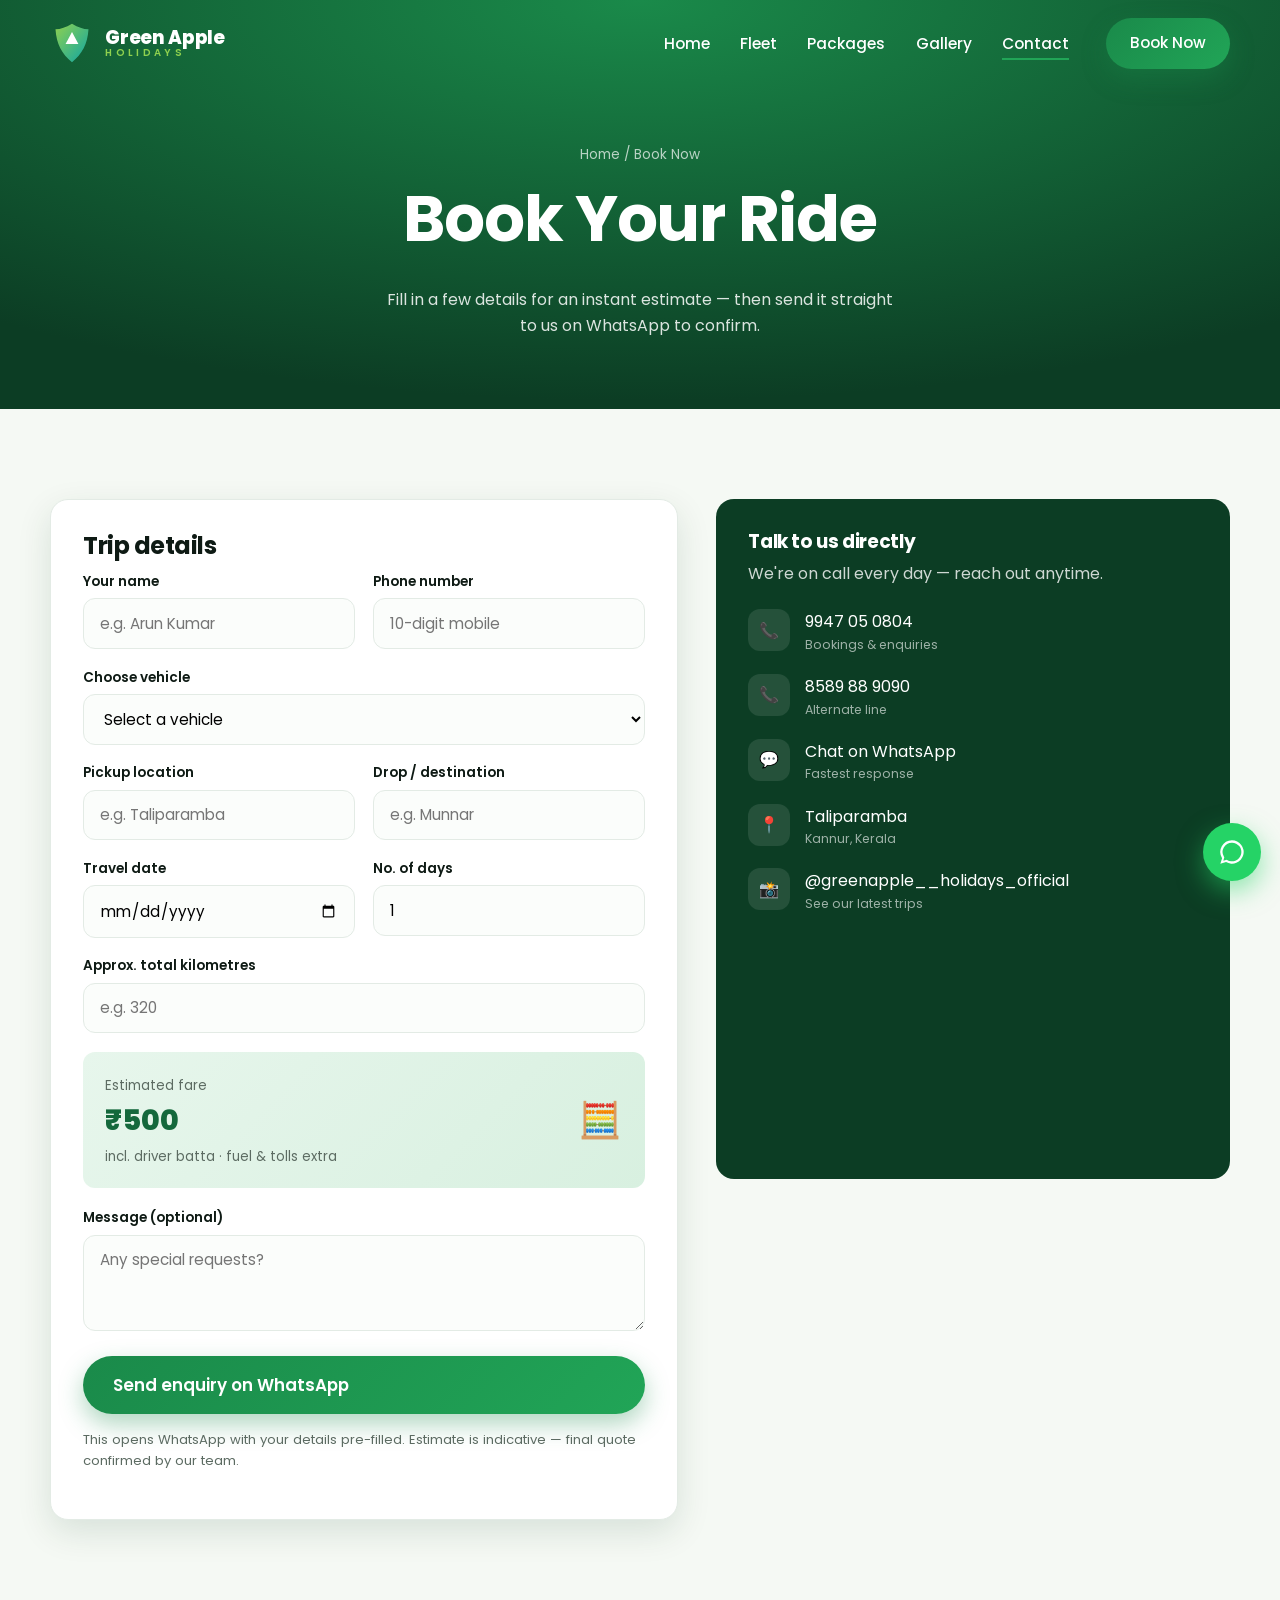
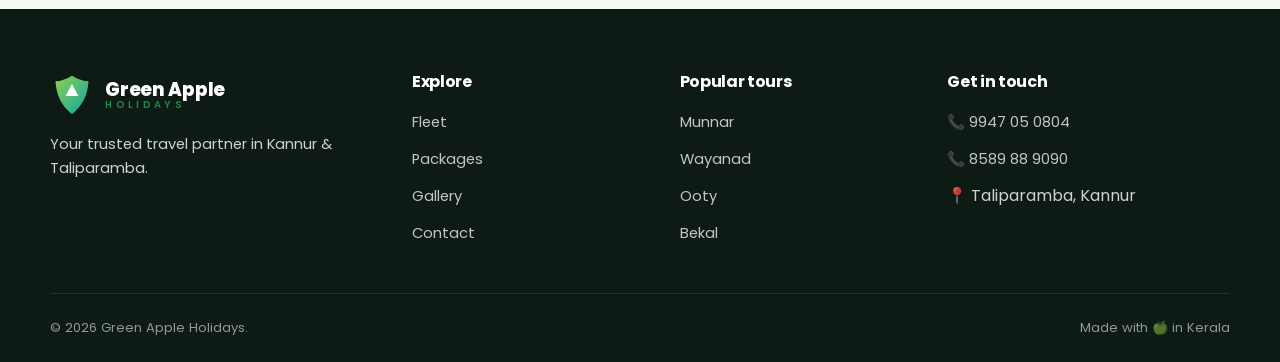
==== contact.html @ a37c9200 "updated the profile" ====
<!DOCTYPE html>
<html lang="en">
<head>
<meta charset="UTF-8">
<meta name="viewport" content="width=device-width, initial-scale=1">
<title>Book Now — Green Apple Holidays</title>
<meta name="description" content="Book a tourist bus, tempo traveller or car with Green Apple Holidays, Kannur. Get an instant fare estimate and confirm on WhatsApp.">
<link rel="preconnect" href="https://fonts.googleapis.com">
<link rel="preconnect" href="https://fonts.gstatic.com" crossorigin>
<link href="https://fonts.googleapis.com/css2?family=Poppins:wght@400;500;600;700;800&display=swap" rel="stylesheet">
<link rel="stylesheet" href="css/styles.css">
</head>
<body>
<header class="site-header">
  <div class="container nav">
    <a class="brand" href="index.html"><svg class="logo" viewBox="0 0 48 48"><defs><linearGradient id="lg" x1="0" y1="0" x2="1" y2="1"><stop offset="0" stop-color="#8fd14f"/><stop offset="1" stop-color="#0ea5a5"/></linearGradient></defs><path d="M24 3c7 4 12 6 18 6-1 16-7 27-18 36C13 36 7 25 6 9c6 0 11-2 18-6Z" fill="url(#lg)"/><path d="M24 12l7 13H17l7-13Z" fill="#fff"/></svg><span class="brand-name">Green Apple<span>Holidays</span></span></a>
    <button class="nav-toggle" aria-label="Menu"><span></span><span></span><span></span></button>
    <ul class="nav-links">
      <li><a href="index.html">Home</a></li>
      <li><a href="fleet.html">Fleet</a></li>
      <li><a href="packages.html">Packages</a></li>
      <li><a href="gallery.html">Gallery</a></li>
      <li><a class="active" href="contact.html">Contact</a></li>
      <li><a class="btn btn-primary nav-cta" href="#book">Book Now</a></li>
    </ul>
  </div>
</header>

<section class="page-banner">
  <div class="container">
    <p class="crumbs"><a href="index.html">Home</a> / Book Now</p>
    <h1>Book Your Ride</h1>
    <p style="max-width:52ch;margin-inline:auto;color:rgba(255,255,255,.85)">Fill in a few details for an instant estimate — then send it straight to us on WhatsApp to confirm.</p>
  </div>
</section>

<section id="book">
  <div class="container booking-wrap">
    <!-- FORM -->
    <form class="form-card reveal" data-booking>
      <h2 style="font-size:1.5rem">Trip details</h2>
      <div class="field-row">
        <div class="field"><label>Your name</label><input name="name" placeholder="e.g. Arun Kumar" required></div>
        <div class="field"><label>Phone number</label><input name="phone" type="tel" placeholder="10-digit mobile" required></div>
      </div>
      <div class="field"><label>Choose vehicle</label><select name="vehicle" required><option value="" disabled selected>Select a vehicle</option></select></div>
      <div class="field-row">
        <div class="field"><label>Pickup location</label><input name="pickup" placeholder="e.g. Taliparamba" required></div>
        <div class="field"><label>Drop / destination</label><input name="drop" placeholder="e.g. Munnar"></div>
      </div>
      <div class="field-row">
        <div class="field"><label>Travel date</label><input name="date" type="date"></div>
        <div class="field"><label>No. of days</label><input name="days" type="number" min="1" value="1"></div>
      </div>
      <div class="field"><label>Approx. total kilometres</label><input name="km" type="number" min="0" placeholder="e.g. 320"></div>

      <div class="estimate">
        <div><small>Estimated fare</small><div class="val" data-estimate-val>—</div><small>incl. driver batta · fuel &amp; tolls extra</small></div>
        <div style="font-size:2.2rem">🧮</div>
      </div>

      <div class="field"><label>Message (optional)</label><textarea name="message" rows="3" placeholder="Any special requests?"></textarea></div>

      <button type="submit" class="btn btn-primary btn-lg" style="width:100%">Send enquiry on WhatsApp</button>
      <p class="form-note" style="margin-top:.9rem">This opens WhatsApp with your details pre-filled. Estimate is indicative — final quote confirmed by our team.</p>
      <div data-form-ok hidden style="margin-top:1rem;background:#e7f6ec;color:var(--green-700);padding:.9rem 1.1rem;border-radius:12px;font-weight:600">✅ Details ready! Continue in WhatsApp to confirm your booking.</div>
    </form>

    <!-- INFO -->
    <aside class="info-card reveal d1">
      <h3>Talk to us directly</h3>
      <p style="color:rgba(255,255,255,.8)">We're on call every day — reach out anytime.</p>
      <ul class="info-list">
        <li><span class="ico">📞</span><div><a href="tel:+919947050804">9947 05 0804</a><small>Bookings &amp; enquiries</small></div></li>
        <li><span class="ico">📞</span><div><a href="tel:+918589889090">8589 88 9090</a><small>Alternate line</small></div></li>
        <li><span class="ico">💬</span><div><a href="https://wa.me/919947050804" target="_blank" rel="noopener">Chat on WhatsApp</a><small>Fastest response</small></div></li>
        <li><span class="ico">📍</span><div>Taliparamba<small>Kannur, Kerala</small></div></li>
        <li><span class="ico">📸</span><div><a href="https://www.instagram.com/greenapple__holidays_official/" target="_blank" rel="noopener">@greenapple__holidays_official</a><small>See our latest trips</small></div></li>
      </ul>
      <div style="margin-top:1.6rem;border-radius:14px;overflow:hidden">
        <iframe title="Map — Taliparamba, Kannur" width="100%" height="200" style="border:0" loading="lazy" referrerpolicy="no-referrer-when-downgrade"
          src="https://www.google.com/maps?q=Taliparamba,+Kannur,+Kerala&output=embed"></iframe>
      </div>
    </aside>
  </div>
</section>

<footer class="site-footer">
  <div class="container footer-grid">
    <div class="foot-brand"><a class="brand" href="index.html" style="color:#fff"><svg class="logo" viewBox="0 0 48 48"><defs><linearGradient id="lgf" x1="0" y1="0" x2="1" y2="1"><stop offset="0" stop-color="#8fd14f"/><stop offset="1" stop-color="#0ea5a5"/></linearGradient></defs><path d="M24 3c7 4 12 6 18 6-1 16-7 27-18 36C13 36 7 25 6 9c6 0 11-2 18-6Z" fill="url(#lgf)"/><path d="M24 12l7 13H17l7-13Z" fill="#fff"/></svg><span class="brand-name" style="color:#fff">Green Apple<span>Holidays</span></span></a><p style="margin-top:1rem">Your trusted travel partner in Kannur &amp; Taliparamba.</p></div>
    <div><h4>Explore</h4><ul><li><a href="fleet.html">Fleet</a></li><li><a href="packages.html">Packages</a></li><li><a href="gallery.html">Gallery</a></li><li><a href="contact.html">Contact</a></li></ul></div>
    <div><h4>Popular tours</h4><ul><li><a href="packages.html">Munnar</a></li><li><a href="packages.html">Wayanad</a></li><li><a href="packages.html">Ooty</a></li><li><a href="packages.html">Bekal</a></li></ul></div>
    <div><h4>Get in touch</h4><ul><li><a href="tel:+919947050804">📞 9947 05 0804</a></li><li><a href="tel:+918589889090">📞 8589 88 9090</a></li><li>📍 Taliparamba, Kannur</li></ul></div>
  </div>
  <div class="container foot-bottom"><span>© <span data-year></span> Green Apple Holidays.</span><span>Made with 🍏 in Kerala</span></div>
</footer>

<a class="wa-fab" href="https://wa.me/919947050804" target="_blank" rel="noopener" aria-label="WhatsApp"><svg width="28" height="28" fill="currentColor" viewBox="0 0 24 24"><path d="M12 2a10 10 0 00-8.5 15.3L2 22l4.9-1.4A10 10 0 1012 2zm0 2a8 8 0 11-4.2 14.8l-.3-.2-2.9.8.8-2.8-.2-.3A8 8 0 0112 4z"/></svg></a>

<script src="js/data.js"></script>
<script src="js/main.js"></script>
</body>
</html>
---- css/styles.css ----
/* ============================================================
   Green Apple Holidays — shared styles
   ============================================================ */
:root {
  --green-900: #0c3d24;
  --green-700: #14683c;
  --green-600: #1a8a4a;
  --green-500: #21a557;
  --lime: #8fd14f;
  --teal: #0ea5a5;
  --sun: #ffb703;
  --ink: #0e1a14;
  --muted: #5c6b62;
  --line: #e3ebe5;
  --bg: #f5f9f4;
  --card: #ffffff;
  --white: #ffffff;
  --shadow-sm: 0 2px 10px rgba(12, 61, 36, .06);
  --shadow: 0 12px 34px rgba(12, 61, 36, .12);
  --shadow-lg: 0 26px 60px rgba(12, 61, 36, .20);
  --radius: 18px;
  --radius-sm: 12px;
  --maxw: 1180px;
  --font: "Poppins", system-ui, -apple-system, Segoe UI, Roboto, sans-serif;
}

* { box-sizing: border-box; }
html { scroll-behavior: smooth; }
body {
  margin: 0;
  font-family: var(--font);
  color: var(--ink);
  background: var(--bg);
  line-height: 1.6;
  overflow-x: hidden;
}
img { max-width: 100%; display: block; }
a { color: inherit; text-decoration: none; }
h1, h2, h3, h4 { line-height: 1.15; margin: 0 0 .5em; font-weight: 700; letter-spacing: -.02em; }
h1 { font-size: clamp(2.2rem, 5.2vw, 4rem); }
h2 { font-size: clamp(1.7rem, 3.6vw, 2.7rem); }
p { margin: 0 0 1rem; }
.container { width: min(100% - 2.4rem, var(--maxw)); margin-inline: auto; }
section { padding: clamp(3.5rem, 7vw, 6rem) 0; }

/* ---------- utility ---------- */
.eyebrow {
  display: inline-flex; align-items: center; gap: .5rem;
  font-size: .78rem; font-weight: 600; letter-spacing: .16em;
  text-transform: uppercase; color: var(--green-600);
  background: #e7f6ec; padding: .4rem .9rem; border-radius: 100px;
}
.section-head { max-width: 640px; margin-bottom: 2.6rem; }
.section-head.center { margin-inline: auto; text-align: center; }
.muted { color: var(--muted); }
.grid { display: grid; gap: 1.4rem; }

/* ---------- buttons ---------- */
.btn {
  display: inline-flex; align-items: center; gap: .55rem;
  font-weight: 600; font-size: .98rem; cursor: pointer;
  padding: .85rem 1.5rem; border-radius: 100px; border: 0;
  transition: transform .2s ease, box-shadow .2s ease, background .2s ease;
  font-family: inherit;
}
.btn:active { transform: translateY(1px); }
.btn-primary { background: linear-gradient(135deg, var(--green-600), var(--green-500)); color: #fff; box-shadow: 0 10px 24px rgba(26,138,74,.35); }
.btn-primary:hover { transform: translateY(-2px); box-shadow: 0 16px 32px rgba(26,138,74,.45); }
.btn-ghost { background: rgba(255,255,255,.14); color: #fff; border: 1.5px solid rgba(255,255,255,.5); backdrop-filter: blur(4px); }
.btn-ghost:hover { background: rgba(255,255,255,.24); }
.btn-dark { background: var(--ink); color: #fff; }
.btn-dark:hover { transform: translateY(-2px); box-shadow: var(--shadow); }
.btn-lg { padding: 1rem 1.9rem; font-size: 1.05rem; }

/* ---------- header / nav ---------- */
.site-header {
  position: fixed; inset: 0 0 auto 0; z-index: 60;
  transition: background .3s ease, box-shadow .3s ease, padding .3s ease;
  padding: 1.1rem 0;
}
.site-header.scrolled { background: rgba(255,255,255,.92); backdrop-filter: blur(12px); box-shadow: var(--shadow-sm); padding: .6rem 0; }
.nav { display: flex; align-items: center; justify-content: space-between; }
.brand { display: flex; align-items: center; gap: .7rem; font-weight: 800; letter-spacing: -.02em; }
.brand .logo { width: 44px; height: 44px; flex: none; }
.brand-name { font-size: 1.15rem; line-height: 1; }
.brand-name span { display: block; font-size: .62rem; font-weight: 600; letter-spacing: .34em; color: var(--green-600); text-transform: uppercase; }
.site-header:not(.scrolled) .brand, .site-header:not(.scrolled) .nav-links a { color: #fff; }
.site-header:not(.scrolled) .brand-name span { color: var(--lime); }

.nav-links { display: flex; align-items: center; gap: 1.9rem; list-style: none; margin: 0; padding: 0; }
.nav-links a { font-weight: 500; font-size: .96rem; position: relative; }
.nav-links a::after { content: ""; position: absolute; left: 0; bottom: -6px; width: 0; height: 2px; background: var(--green-500); transition: width .25s ease; }
.nav-links a:hover::after, .nav-links a.active::after { width: 100%; }
.nav-cta { margin-left: .4rem; }
.nav-toggle { display: none; background: none; border: 0; cursor: pointer; width: 42px; height: 42px; }
.nav-toggle span { display: block; width: 24px; height: 2px; background: currentColor; margin: 5px auto; transition: .3s; }
.site-header:not(.scrolled) .nav-toggle { color: #fff; }

@media (max-width: 900px) {
  .nav-toggle { display: block; }
  .nav-links {
    position: fixed; inset: 0 0 0 auto; width: min(80vw, 320px);
    background: #fff; flex-direction: column; align-items: flex-start;
    padding: 6rem 2rem 2rem; gap: 1.4rem; transform: translateX(100%);
    transition: transform .35s cubic-bezier(.4,0,.2,1); box-shadow: var(--shadow-lg);
  }
  .nav-links.open { transform: translateX(0); }
  .site-header:not(.scrolled) .nav-links a { color: var(--ink); }
  .nav-links a { font-size: 1.1rem; }
  .nav-open .nav-toggle span:nth-child(1) { transform: translateY(7px) rotate(45deg); }
  .nav-open .nav-toggle span:nth-child(2) { opacity: 0; }
  .nav-open .nav-toggle span:nth-child(3) { transform: translateY(-7px) rotate(-45deg); }
}

/* ---------- hero ---------- */
.hero {
  position: relative; min-height: 100vh; display: flex; align-items: center;
  color: #fff; overflow: hidden;
  background: radial-gradient(120% 120% at 80% 0%, #1a8a4a 0%, #0c3d24 55%, #062015 100%);
}
.hero-bg { position: absolute; inset: 0; z-index: 0; opacity: .5; }
.hero-bg svg { width: 100%; height: 100%; }
.hero::after { content: ""; position: absolute; inset: 0; background: linear-gradient(180deg, rgba(6,32,21,.15), rgba(6,32,21,.6)); z-index: 1; }
.hero .container { position: relative; z-index: 2; padding-top: 6rem; }
.hero h1 { max-width: 15ch; }
.hero h1 .hl { color: var(--lime); }
.hero-lead { font-size: 1.2rem; max-width: 48ch; color: rgba(255,255,255,.9); }
.hero-actions { display: flex; flex-wrap: wrap; gap: 1rem; margin-top: 2rem; }
.hero-stats { display: flex; flex-wrap: wrap; gap: 2.4rem; margin-top: 3.2rem; }
.hero-stats .num { font-size: 2rem; font-weight: 800; color: var(--lime); }
.hero-stats .lbl { font-size: .85rem; color: rgba(255,255,255,.75); }
.scroll-cue { position: absolute; bottom: 1.6rem; left: 50%; transform: translateX(-50%); z-index: 2; color: rgba(255,255,255,.7); font-size: .8rem; letter-spacing: .2em; text-transform: uppercase; }
.scroll-cue::before { content: ""; display: block; width: 1px; height: 34px; background: rgba(255,255,255,.5); margin: 0 auto .6rem; animation: cue 1.8s ease-in-out infinite; transform-origin: top; }
@keyframes cue { 0%,100%{transform:scaleY(.3);opacity:.4} 50%{transform:scaleY(1);opacity:1} }

/* ---------- floating driving bus ---------- */
.bus-scene { position: relative; }

/* ---------- feature cards ---------- */
.features { display: grid; grid-template-columns: repeat(auto-fit, minmax(220px, 1fr)); gap: 1.4rem; }
.feature {
  background: var(--card); border-radius: var(--radius); padding: 1.8rem;
  box-shadow: var(--shadow-sm); border: 1px solid var(--line);
  transition: transform .25s ease, box-shadow .25s ease;
}
.feature:hover { transform: translateY(-6px); box-shadow: var(--shadow); }
.feature .ico { width: 52px; height: 52px; border-radius: 14px; display: grid; place-items: center; background: #e7f6ec; color: var(--green-600); margin-bottom: 1rem; }
.feature h3 { font-size: 1.15rem; }
.feature p { margin: 0; color: var(--muted); font-size: .95rem; }

/* ---------- fleet cards ---------- */
.filter-bar { display: flex; flex-wrap: wrap; gap: .6rem; justify-content: center; margin-bottom: 2.4rem; }
.chip {
  border: 1.5px solid var(--line); background: #fff; color: var(--ink);
  padding: .55rem 1.2rem; border-radius: 100px; font-weight: 600; font-size: .9rem;
  cursor: pointer; transition: .2s; font-family: inherit;
}
.chip:hover { border-color: var(--green-500); }
.chip.active { background: var(--green-600); border-color: var(--green-600); color: #fff; }

.fleet-grid { display: grid; grid-template-columns: repeat(auto-fill, minmax(300px, 1fr)); gap: 1.6rem; }
.fleet-card {
  background: var(--card); border-radius: var(--radius); overflow: hidden;
  box-shadow: var(--shadow-sm); border: 1px solid var(--line);
  transition: transform .3s ease, box-shadow .3s ease; display: flex; flex-direction: column;
}
.fleet-card:hover { transform: translateY(-8px); box-shadow: var(--shadow-lg); }
.fleet-media { position: relative; aspect-ratio: 16/10; display: grid; place-items: center; overflow: hidden; }
.fleet-media .tag { position: absolute; top: .9rem; left: .9rem; background: rgba(255,255,255,.92); color: var(--green-700); font-weight: 700; font-size: .75rem; padding: .3rem .7rem; border-radius: 100px; z-index: 2; }
.fleet-media .seat { position: absolute; top: .9rem; right: .9rem; background: var(--ink); color: #fff; font-weight: 600; font-size: .75rem; padding: .3rem .7rem; border-radius: 100px; z-index: 2; }
.fleet-body { padding: 1.4rem 1.4rem 1.6rem; display: flex; flex-direction: column; flex: 1; }
.fleet-body h3 { font-size: 1.3rem; margin-bottom: .2rem; }
.fleet-body .sub { color: var(--muted); font-size: .9rem; margin-bottom: 1rem; }
.spec-row { display: flex; flex-wrap: wrap; gap: .5rem; margin-bottom: 1.2rem; }
.spec { font-size: .8rem; font-weight: 500; background: #f0f5f1; color: var(--green-700); padding: .35rem .7rem; border-radius: 8px; }
.fleet-foot { margin-top: auto; display: flex; align-items: center; justify-content: space-between; gap: 1rem; }
.price { font-weight: 800; font-size: 1.15rem; color: var(--ink); }
.price small { font-weight: 500; font-size: .78rem; color: var(--muted); }

/* image-slot: swap with a real photo (see README) */
.photo-slot { position: absolute; inset: 0; background-size: cover; background-position: center; z-index: 1; }

/* ---------- packages ---------- */
.pkg-grid { display: grid; grid-template-columns: repeat(auto-fill, minmax(280px, 1fr)); gap: 1.6rem; }
.pkg-card {
  position: relative; border-radius: var(--radius); overflow: hidden; min-height: 340px;
  display: flex; flex-direction: column; justify-content: flex-end; color: #fff;
  box-shadow: var(--shadow-sm); transition: transform .3s ease, box-shadow .3s ease;
}
.pkg-card:hover { transform: translateY(-8px); box-shadow: var(--shadow-lg); }
.pkg-card .pkg-bg { position: absolute; inset: 0; z-index: 0; transition: transform .5s ease; }
.pkg-card:hover .pkg-bg { transform: scale(1.08); }
.pkg-card::after { content: ""; position: absolute; inset: 0; background: linear-gradient(180deg, transparent 30%, rgba(6,32,21,.9)); z-index: 1; }
.pkg-body { position: relative; z-index: 2; padding: 1.6rem; }
.pkg-body h3 { font-size: 1.4rem; margin-bottom: .2rem; }
.pkg-meta { display: flex; gap: 1rem; font-size: .85rem; color: rgba(255,255,255,.85); margin-bottom: .6rem; }
.pkg-body .from { font-weight: 700; color: var(--lime); }

/* ---------- gallery ---------- */
.gallery-grid { columns: 3 260px; column-gap: 1rem; }
.gallery-grid figure { margin: 0 0 1rem; break-inside: avoid; border-radius: var(--radius-sm); overflow: hidden; position: relative; cursor: pointer; box-shadow: var(--shadow-sm); }
.gallery-grid .g-img { aspect-ratio: var(--ar, 1); }
.gallery-grid figcaption { position: absolute; inset: auto 0 0 0; padding: 1.6rem .9rem .7rem; color: #fff; font-size: .85rem; font-weight: 500; background: linear-gradient(transparent, rgba(6,32,21,.85)); opacity: 0; transition: .3s; }
.gallery-grid figure:hover figcaption { opacity: 1; }

/* ---------- testimonials ---------- */
.testi-track { display: flex; gap: 1.4rem; overflow-x: auto; scroll-snap-type: x mandatory; padding-bottom: 1rem; scrollbar-width: none; }
.testi-track::-webkit-scrollbar { display: none; }
.testi {
  flex: 0 0 min(90%, 380px); scroll-snap-align: start; background: var(--card);
  border-radius: var(--radius); padding: 1.8rem; box-shadow: var(--shadow-sm); border: 1px solid var(--line);
}
.testi .stars { color: var(--sun); margin-bottom: .8rem; letter-spacing: .1em; }
.testi p { font-size: 1rem; }
.testi .who { display: flex; align-items: center; gap: .8rem; margin-top: 1.2rem; }
.testi .who .av { width: 44px; height: 44px; border-radius: 50%; background: linear-gradient(135deg, var(--green-500), var(--teal)); color: #fff; display: grid; place-items: center; font-weight: 700; }
.testi .who .nm { font-weight: 600; font-size: .95rem; }
.testi .who .loc { font-size: .8rem; color: var(--muted); }

/* ---------- CTA band ---------- */
.cta-band {
  position: relative; overflow: hidden; color: #fff; text-align: center;
  background: linear-gradient(135deg, var(--green-700), var(--teal));
}
.cta-band h2 { color: #fff; }
.cta-band .container { position: relative; z-index: 2; }

/* ---------- booking / forms ---------- */
.booking-wrap { display: grid; grid-template-columns: 1.1fr .9fr; gap: 2.4rem; align-items: start; }
.form-card { background: var(--card); border-radius: var(--radius); padding: 2rem; box-shadow: var(--shadow); border: 1px solid var(--line); }
.field { margin-bottom: 1.1rem; }
.field label { display: block; font-size: .85rem; font-weight: 600; margin-bottom: .35rem; }
.field input, .field select, .field textarea {
  width: 100%; padding: .8rem 1rem; border: 1.5px solid var(--line); border-radius: var(--radius-sm);
  font-family: inherit; font-size: .95rem; background: #fbfdfb; transition: .2s;
}
.field input:focus, .field select:focus, .field textarea:focus { outline: none; border-color: var(--green-500); box-shadow: 0 0 0 3px rgba(33,165,87,.15); }
.field-row { display: grid; grid-template-columns: 1fr 1fr; gap: 1.1rem; }
.estimate {
  background: linear-gradient(135deg, #e7f6ec, #d8f0e0); border-radius: var(--radius-sm);
  padding: 1.2rem 1.4rem; margin: 1.2rem 0; display: flex; align-items: center; justify-content: space-between;
}
.estimate .val { font-size: 1.8rem; font-weight: 800; color: var(--green-700); }
.estimate small { color: var(--muted); }
.form-note { font-size: .82rem; color: var(--muted); }

.info-card { background: var(--green-900); color: #fff; border-radius: var(--radius); padding: 2rem; }
.info-card h3 { color: #fff; }
.info-list { list-style: none; padding: 0; margin: 1.4rem 0 0; }
.info-list li { display: flex; gap: .9rem; align-items: flex-start; margin-bottom: 1.2rem; }
.info-list .ico { flex: none; width: 42px; height: 42px; border-radius: 12px; background: rgba(255,255,255,.1); display: grid; place-items: center; color: var(--lime); }
.info-list a { color: #fff; }
.info-list small { color: rgba(255,255,255,.6); display: block; font-size: .78rem; }

/* ---------- footer ---------- */
.site-footer { background: var(--ink); color: rgba(255,255,255,.8); padding: 4rem 0 1.5rem; }
.footer-grid { display: grid; grid-template-columns: 1.4fr 1fr 1fr 1.2fr; gap: 2rem; }
.site-footer h4 { color: #fff; font-size: 1rem; margin-bottom: 1.1rem; }
.site-footer a { color: rgba(255,255,255,.75); font-size: .92rem; }
.site-footer a:hover { color: var(--lime); }
.site-footer ul { list-style: none; padding: 0; margin: 0; display: grid; gap: .7rem; }
.foot-brand p { max-width: 34ch; font-size: .92rem; }
.socials { display: flex; gap: .7rem; margin-top: 1.2rem; }
.socials a { width: 40px; height: 40px; border-radius: 10px; background: rgba(255,255,255,.08); display: grid; place-items: center; color: #fff; transition: .2s; }
.socials a:hover { background: var(--green-600); transform: translateY(-3px); }
.foot-bottom { border-top: 1px solid rgba(255,255,255,.1); margin-top: 3rem; padding-top: 1.4rem; display: flex; flex-wrap: wrap; justify-content: space-between; gap: .6rem; font-size: .82rem; color: rgba(255,255,255,.55); }

/* ---------- page banner (inner pages) ---------- */
.page-banner {
  padding: 9rem 0 3.4rem; color: #fff; text-align: center;
  background: radial-gradient(120% 140% at 50% 0%, #1a8a4a, #0c3d24 70%);
}
.page-banner .crumbs { font-size: .85rem; color: rgba(255,255,255,.7); }
.page-banner .crumbs a:hover { color: var(--lime); }

/* ---------- floating whatsapp ---------- */
.wa-fab {
  position: fixed; right: 1.2rem; bottom: 1.2rem; z-index: 70;
  width: 58px; height: 58px; border-radius: 50%; background: #25d366; color: #fff;
  display: grid; place-items: center; box-shadow: 0 10px 26px rgba(37,211,102,.5);
  animation: pulse 2.4s infinite;
}
@keyframes pulse { 0%{box-shadow:0 0 0 0 rgba(37,211,102,.5)} 70%{box-shadow:0 0 0 16px rgba(37,211,102,0)} 100%{box-shadow:0 0 0 0 rgba(37,211,102,0)} }

/* ---------- lightbox ---------- */
.lightbox { position: fixed; inset: 0; background: rgba(6,20,13,.92); z-index: 90; display: none; place-items: center; padding: 1.5rem; }
.lightbox.open { display: grid; }
.lightbox .lb-inner { max-width: 800px; width: 100%; }
.lightbox .lb-stage { border-radius: var(--radius); overflow: hidden; box-shadow: var(--shadow-lg); }
.lightbox .lb-cap { color: #fff; text-align: center; margin-top: 1rem; }
.lightbox .lb-close { position: absolute; top: 1.2rem; right: 1.4rem; color: #fff; font-size: 2rem; background: none; border: 0; cursor: pointer; }
.lightbox .lb-nav { position: absolute; top: 50%; transform: translateY(-50%); background: rgba(255,255,255,.14); border: 0; color: #fff; width: 48px; height: 48px; border-radius: 50%; cursor: pointer; font-size: 1.4rem; }
.lightbox .lb-prev { left: 1rem; } .lightbox .lb-next { right: 1rem; }

/* ---------- reveal animation ---------- */
.reveal { opacity: 0; transform: translateY(26px); transition: opacity .7s ease, transform .7s ease; }
.reveal.in { opacity: 1; transform: none; }
.reveal.d1 { transition-delay: .1s; } .reveal.d2 { transition-delay: .2s; } .reveal.d3 { transition-delay: .3s; }

/* ---------- responsive ---------- */
@media (max-width: 820px) {
  .booking-wrap { grid-template-columns: 1fr; }
  .footer-grid { grid-template-columns: 1fr 1fr; }
}
@media (max-width: 560px) {
  .field-row { grid-template-columns: 1fr; }
  .footer-grid { grid-template-columns: 1fr; }
  .hero-stats { gap: 1.6rem; }
}
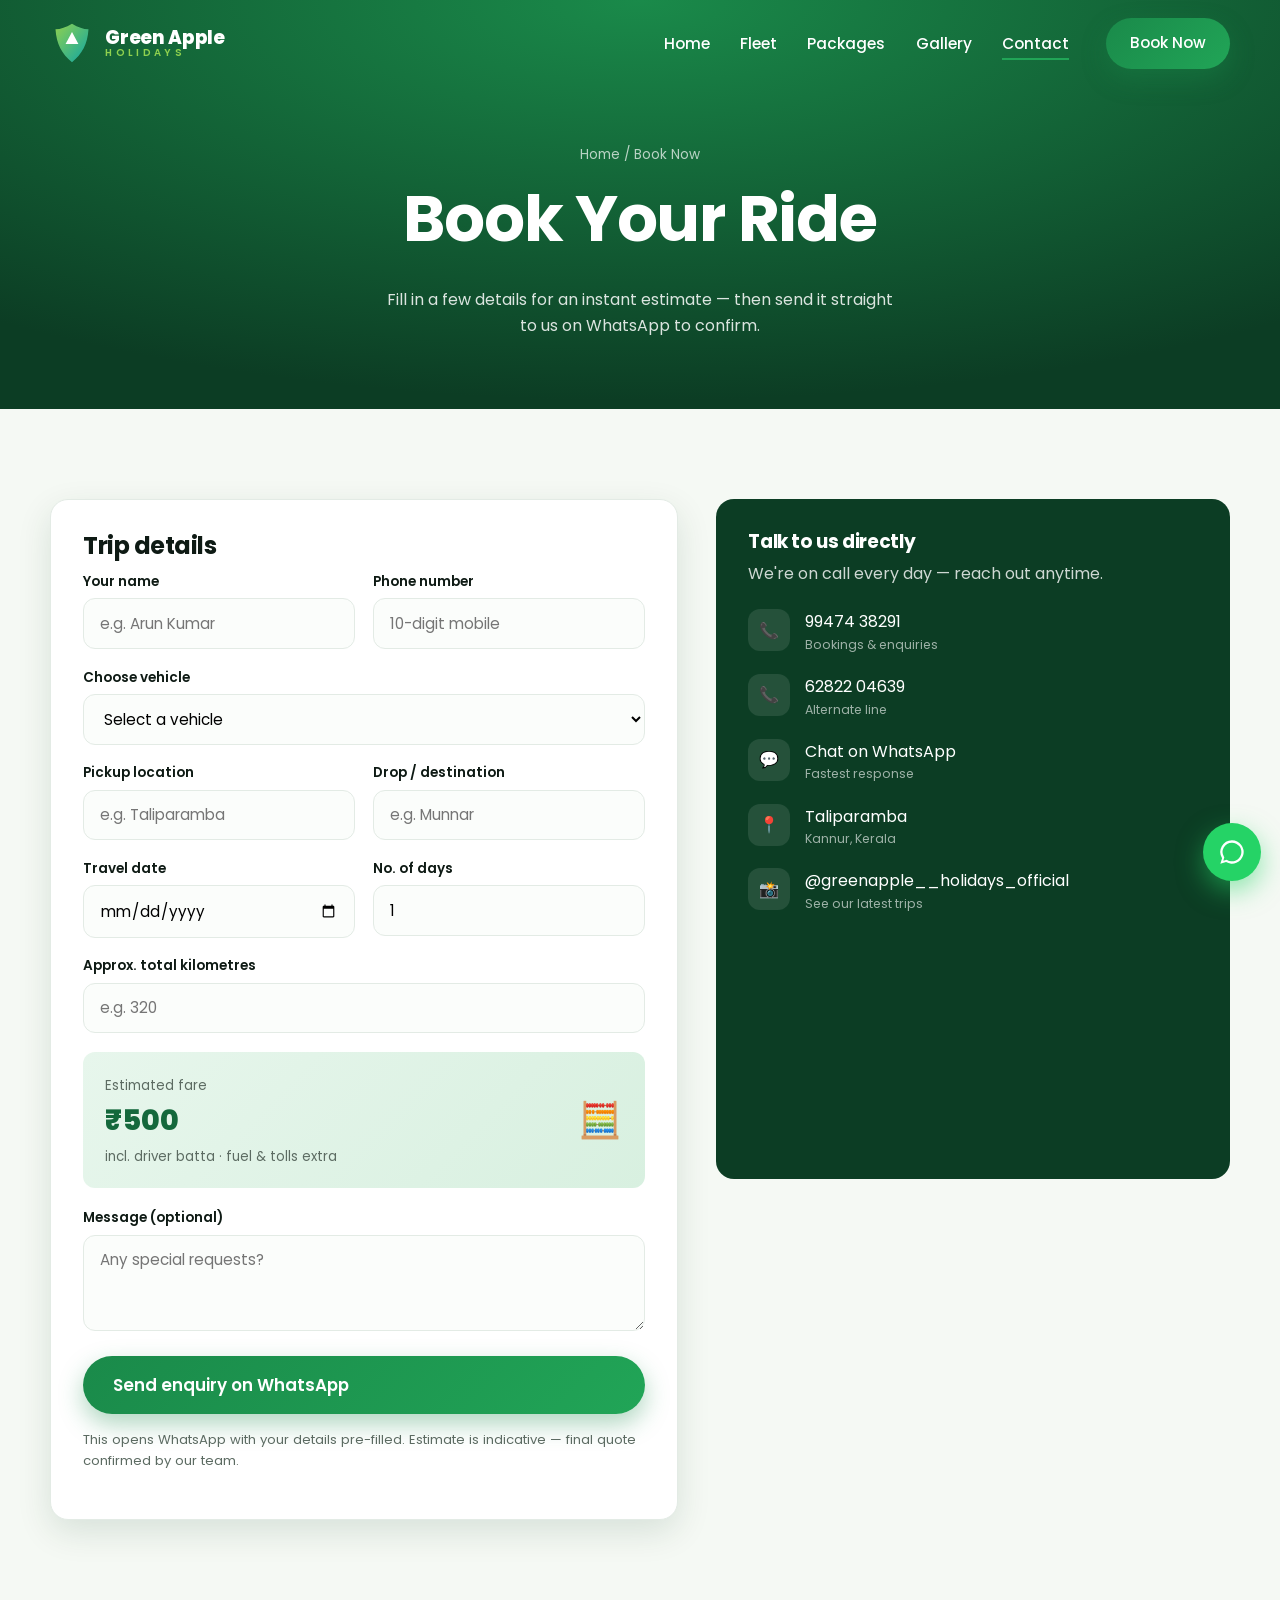
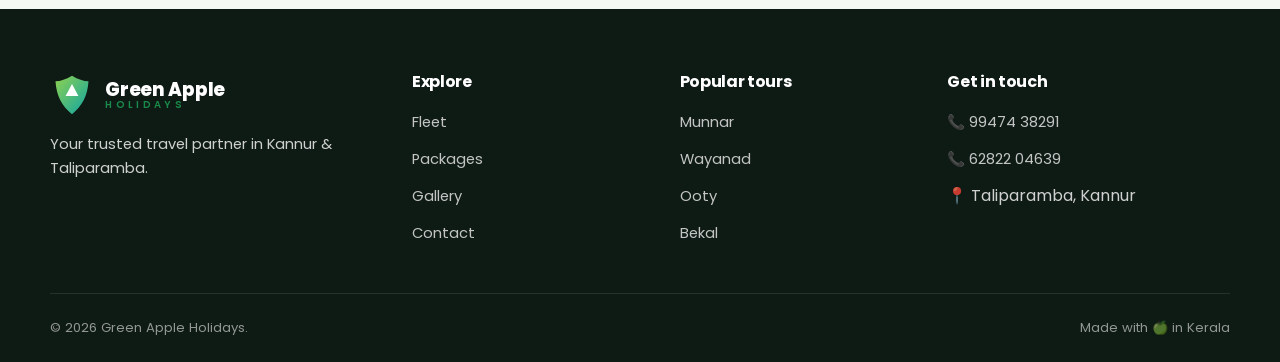
==== commit ee85d430: "updated the profile" ====
--- a/contact.html
+++ b/contact.html
@@ -71,9 +71,9 @@
       <h3>Talk to us directly</h3>
       <p style="color:rgba(255,255,255,.8)">We're on call every day — reach out anytime.</p>
       <ul class="info-list">
-        <li><span class="ico">📞</span><div><a href="tel:+919947050804">9947 05 0804</a><small>Bookings &amp; enquiries</small></div></li>
-        <li><span class="ico">📞</span><div><a href="tel:+918589889090">8589 88 9090</a><small>Alternate line</small></div></li>
-        <li><span class="ico">💬</span><div><a href="https://wa.me/919947050804" target="_blank" rel="noopener">Chat on WhatsApp</a><small>Fastest response</small></div></li>
+        <li><span class="ico">📞</span><div><a href="tel:+919947438291">99474 38291</a><small>Bookings &amp; enquiries</small></div></li>
+        <li><span class="ico">📞</span><div><a href="tel:+916282204639">62822 04639</a><small>Alternate line</small></div></li>
+        <li><span class="ico">💬</span><div><a href="https://wa.me/919947438291" target="_blank" rel="noopener">Chat on WhatsApp</a><small>Fastest response</small></div></li>
         <li><span class="ico">📍</span><div>Taliparamba<small>Kannur, Kerala</small></div></li>
         <li><span class="ico">📸</span><div><a href="https://www.instagram.com/greenapple__holidays_official/" target="_blank" rel="noopener">@greenapple__holidays_official</a><small>See our latest trips</small></div></li>
       </ul>
@@ -90,12 +90,12 @@
     <div class="foot-brand"><a class="brand" href="index.html" style="color:#fff"><svg class="logo" viewBox="0 0 48 48"><defs><linearGradient id="lgf" x1="0" y1="0" x2="1" y2="1"><stop offset="0" stop-color="#8fd14f"/><stop offset="1" stop-color="#0ea5a5"/></linearGradient></defs><path d="M24 3c7 4 12 6 18 6-1 16-7 27-18 36C13 36 7 25 6 9c6 0 11-2 18-6Z" fill="url(#lgf)"/><path d="M24 12l7 13H17l7-13Z" fill="#fff"/></svg><span class="brand-name" style="color:#fff">Green Apple<span>Holidays</span></span></a><p style="margin-top:1rem">Your trusted travel partner in Kannur &amp; Taliparamba.</p></div>
     <div><h4>Explore</h4><ul><li><a href="fleet.html">Fleet</a></li><li><a href="packages.html">Packages</a></li><li><a href="gallery.html">Gallery</a></li><li><a href="contact.html">Contact</a></li></ul></div>
     <div><h4>Popular tours</h4><ul><li><a href="packages.html">Munnar</a></li><li><a href="packages.html">Wayanad</a></li><li><a href="packages.html">Ooty</a></li><li><a href="packages.html">Bekal</a></li></ul></div>
-    <div><h4>Get in touch</h4><ul><li><a href="tel:+919947050804">📞 9947 05 0804</a></li><li><a href="tel:+918589889090">📞 8589 88 9090</a></li><li>📍 Taliparamba, Kannur</li></ul></div>
+    <div><h4>Get in touch</h4><ul><li><a href="tel:+919947438291">📞 99474 38291</a></li><li><a href="tel:+916282204639">📞 62822 04639</a></li><li>📍 Taliparamba, Kannur</li></ul></div>
   </div>
   <div class="container foot-bottom"><span>© <span data-year></span> Green Apple Holidays.</span><span>Made with 🍏 in Kerala</span></div>
 </footer>
 
-<a class="wa-fab" href="https://wa.me/919947050804" target="_blank" rel="noopener" aria-label="WhatsApp"><svg width="28" height="28" fill="currentColor" viewBox="0 0 24 24"><path d="M12 2a10 10 0 00-8.5 15.3L2 22l4.9-1.4A10 10 0 1012 2zm0 2a8 8 0 11-4.2 14.8l-.3-.2-2.9.8.8-2.8-.2-.3A8 8 0 0112 4z"/></svg></a>
+<a class="wa-fab" href="https://wa.me/919947438291" target="_blank" rel="noopener" aria-label="WhatsApp"><svg width="28" height="28" fill="currentColor" viewBox="0 0 24 24"><path d="M12 2a10 10 0 00-8.5 15.3L2 22l4.9-1.4A10 10 0 1012 2zm0 2a8 8 0 11-4.2 14.8l-.3-.2-2.9.8.8-2.8-.2-.3A8 8 0 0112 4z"/></svg></a>
 
 <script src="js/data.js"></script>
 <script src="js/main.js"></script>
